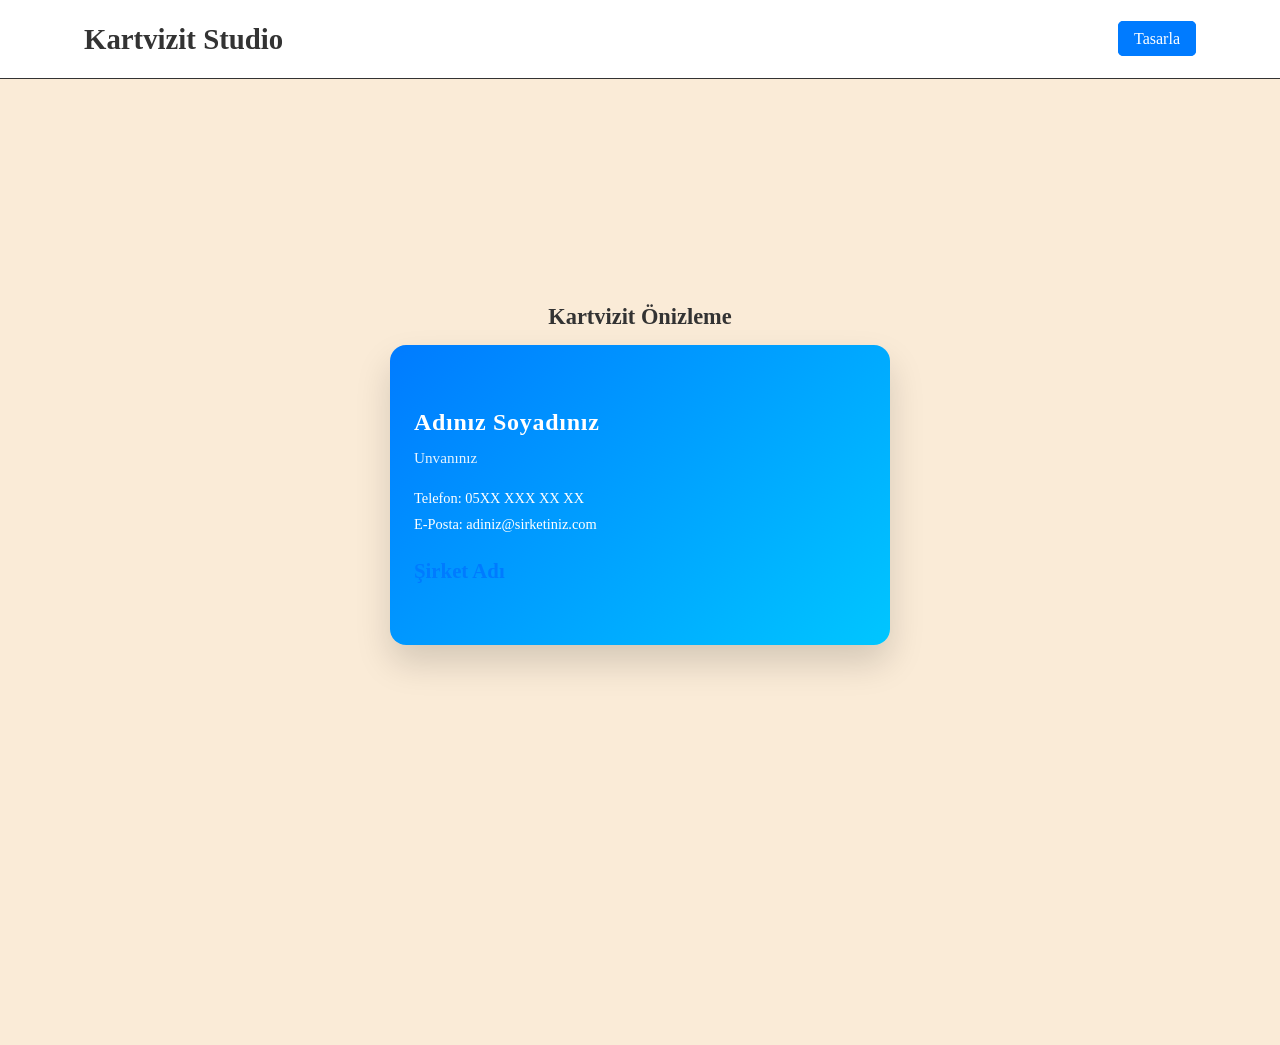
==== index.html @ 3e4c12b2 "Gereksiz klasorler ve bos login kaldirildi, CardPreview koke tasindi Co-Authored-By: Claude Sonnet 5" ====
<!DOCTYPE html>
<html lang="tr">
<head>
    <meta charset="UTF-8" />
    <title>Kartvizit Studio</title>
    <link rel="stylesheet" href="css/style.css" />
</head>
<body>
    <header class="main-header">
        <div class="container">
            <div class="logo">
                <h1>Kartvizit Studio</h1>
            </div>
            <nav class="main-nav">
                <ul>
                    <li><a href="editor.html" class="btn primary-btn">Tasarla</a></li>
                </ul>
            </nav>
        </div>
    </header>

    <main>
        <section class="preview-section">
            <div class="preview-container">
                <h2>Kartvizit Önizleme</h2>

                <div class="card-wrapper">
                    <div class="card-3d" id="businessCard">
                        <!--Ön Yüz-->
                        <div class="card-face card-front">
                            <div class="card-content">
                                <p class="card-name">Adınız Soyadınız</p>
                                <p class="card-title">Unvanınız</p>
                                <p class="card-contact">Telefon: 05XX XXX XX XX</p>
                                <p class="card-contact">E-Posta: adiniz@sirketiniz.com</p>
                                <p class="card-company">Şirket Adı</p>
                            </div>
                        </div>


                        <!--Arka Yüz-->
                        <div class="card-face card-back">
                            <div class="card-content">
                                <p class="card-slogan">Sloganınız buraya gelecek</p>
                                <p class="card-website">www.sirketiniz.com</p>
                                <p class="card-address">Adresiniz, Şehir, Ülke</p>
                            </div>
                        </div>
                    </div>
                </div>
            </div>
        </section>
    </main>

    <script src="js/main.js"></script>
</body>
</html>
---- css/style.css ----
* {
    margin: 0;
    padding: 0;
    box-sizing: border-box;
}

body {
    font-family: 'Times New Roman', Times, serif;
    line-height: 1.6;
    background-color: antiquewhite;
    color: #333;
}

.container {
    width: 90%;
    max-width: 1200px;
    margin: 0 auto;
    padding: 0 20px;
}

.main-header {
    background-color: #fff;
    padding: 1rem 0;
    border-bottom: 1px solid;
}

    .main-header .container {
        display: flex;
        justify-content: space-between;
        align-items: center;
    }

    .main-header .logo h1 {
        font-size: 1.8rem;
        color: #333;
    }

    .main-header .main-nav ul {
        list-style: none;
        display: flex;
    }

        .main-header .main-nav ul li {
            margin-left: 15px;
        }

            .main-header .main-nav ul li a {
                text-decoration: none;
                color: #333;
                padding: 8px 15px;
                border-radius: 5px;
                transition: background-color 0.5s ease;
            }

                .main-header .main-nav ul li a.btn {
                    border: 1px solid #ccc;
                }

                    .main-header .main-nav ul li a.btn:hover {
                        background-color: #eee;
                    }

                .main-header .main-nav ul li a.primary-btn {
                    background-color: #007bff;
                    color: #fff;
                    border-color: #007bff;
                }

                    .main-header .main-nav ul li a.primary-btn:hover {
                        background-color: #0056b3;
                        border-color: #0056b3;
                    }

.preview-section {
    padding: 200px 0 400px;
    display: flex;
    justify-content: center;
}

.preview-container {
    width: 100%;
    max-width: 700px;
    text-align: center;
}

    .preview-container h2 {
        font-size: 1.4rem;
        margin: 20px 0 10px;
        font-weight: 600;
    }

.card-wrapper {
    display: flex;
    justify-content: center;
    align-items: center;
    perspective: 1200px;
}

.card-3d {
    position: relative;
    width: 500px;
    height: 300px;
    transform-style: preserve-3d;
    transition: transform 0.8s ease;
}

    .card-3d.flipped {
        transform: rotateY(180deg);
    }

.card-face {
    position: absolute;
    inset: 0;
    border-radius: 16px;
    box-shadow: 0 18px 35px rgba(0,0,0,0.15);
    backface-visibility: hidden;
    overflow: hidden;
}

.card-front {
    background: linear-gradient(135deg, #007bff, #00c6ff);
    color: #fff;
    transform: rotate(0deg)
}

.card-back {
    background: linear-gradient(135deg, #111827, #374151);
    color: #f9fafb;
    transform: rotateY(180deg);
}

.card-content {
    position: relative;
    z-index: 1;
    height: 100%;
    padding: 18px 24px;
    display: flex;
    flex-direction: column;
    justify-content: center;
    align-items: flex-start;
}

.card-name {
    font-size: 1.5rem;
    font-weight: bold;
    letter-spacing: 0.03em;
    margin-bottom: 5px;
}

.card-title {
    font-size: 0.95rem;
    opacity: 0.9;
    margin-bottom: 16px;
}

.card-contact,
.card-website,
.card-address {
    font-size: 0.9rem;
    margin-bottom: 3px;
}

.card-company {
    font-size: 1.3rem;
    font-weight: 600;
    margin-top: 15px;
    color: #007bff;
}

.card-slogan {
    font-size: 1.3rem;
    font-style: italic;
    color: #666;
    margin-bottom: 10px;
}
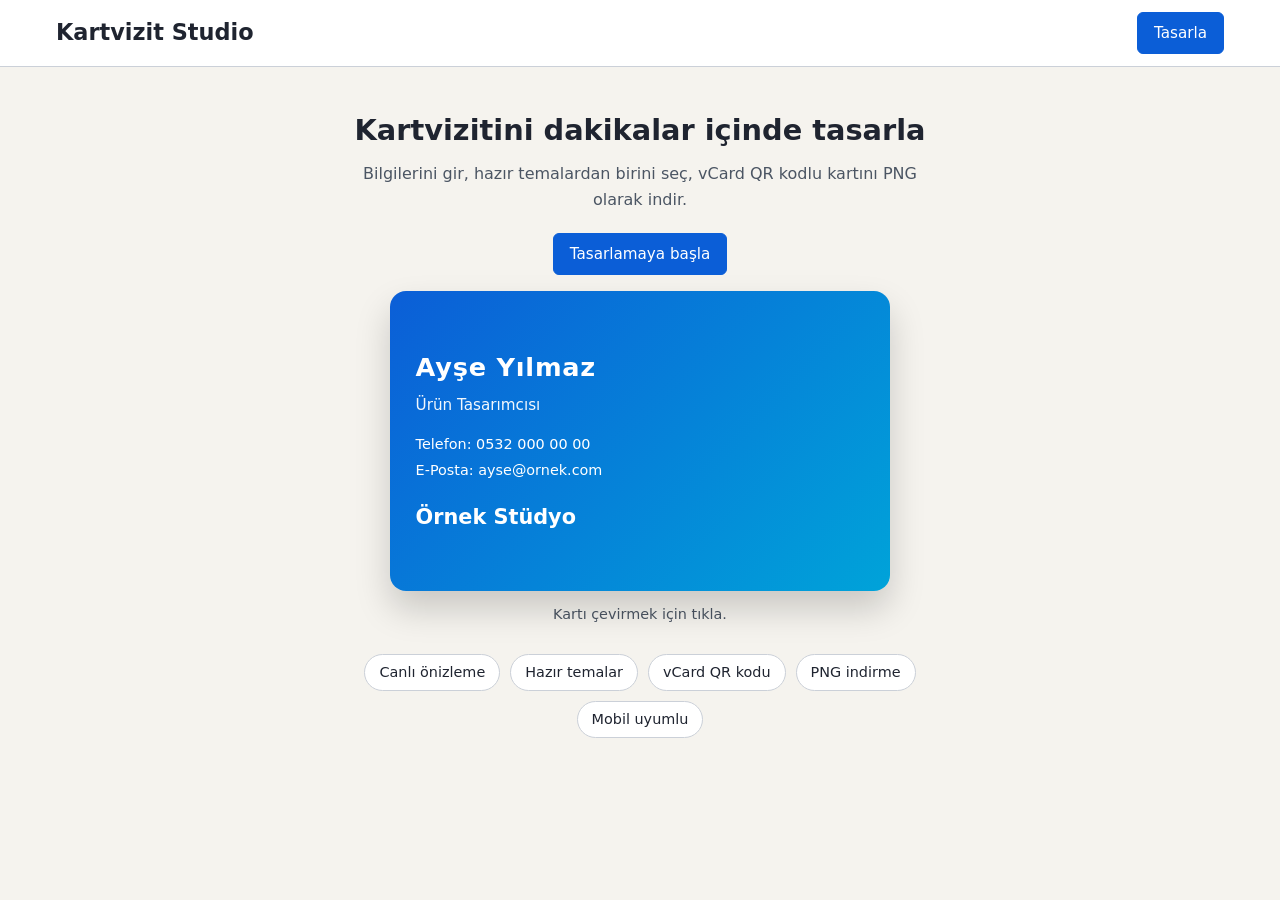
==== commit 34e6dca9: "Editore tema, vCard QR, PNG indirme, localStorage, mobil ve erisilebilirlik eklendi Co-Authored-By: " ====
--- a/index.html
+++ b/index.html
@@ -2,10 +2,13 @@
 <html lang="tr">
 <head>
     <meta charset="UTF-8" />
+    <meta name="viewport" content="width=device-width, initial-scale=1" />
+    <meta name="description" content="Kartvizit Studio: tarayıcıda kartvizit tasarla, vCard QR kodu ekle, PNG olarak indir." />
     <title>Kartvizit Studio</title>
     <link rel="stylesheet" href="css/style.css" />
 </head>
 <body>
+    <a class="skip-link" href="#icerik">İçeriğe geç</a>
     <header class="main-header">
         <div class="container">
             <div class="logo">
@@ -19,36 +22,37 @@
         </div>
     </header>
 
-    <main>
-        <section class="preview-section">
-            <div class="preview-container">
-                <h2>Kartvizit Önizleme</h2>
-
-                <div class="card-wrapper">
-                    <div class="card-3d" id="businessCard">
-                        <!--Ön Yüz-->
-                        <div class="card-face card-front">
-                            <div class="card-content">
-                                <p class="card-name">Adınız Soyadınız</p>
-                                <p class="card-title">Unvanınız</p>
-                                <p class="card-contact">Telefon: 05XX XXX XX XX</p>
-                                <p class="card-contact">E-Posta: adiniz@sirketiniz.com</p>
-                                <p class="card-company">Şirket Adı</p>
-                            </div>
+    <main id="icerik">
+        <section class="hero">
+            <h2>Kartvizitini dakikalar içinde tasarla</h2>
+            <p>Bilgilerini gir, hazır temalardan birini seç, vCard QR kodlu kartını PNG olarak indir.</p>
+            <a href="editor.html" class="btn primary-btn">Tasarlamaya başla</a>
+        </section>
+        <section aria-label="Kartvizit önizleme">
+            <div class="card-wrapper">
+                <div class="card-3d" id="businessCard" tabindex="0" role="button" aria-label="Kartı çevir">
+                    <div class="card-face card-front">
+                        <div class="card-content">
+                            <p class="card-name">Ayşe Yılmaz</p>
+                            <p class="card-title">Ürün Tasarımcısı</p>
+                            <p class="card-contact">Telefon: 0532 000 00 00</p>
+                            <p class="card-contact">E-Posta: ayse@ornek.com</p>
+                            <p class="card-company">Örnek Stüdyo</p>
                         </div>
-
-
-                        <!--Arka Yüz-->
-                        <div class="card-face card-back">
-                            <div class="card-content">
-                                <p class="card-slogan">Sloganınız buraya gelecek</p>
-                                <p class="card-website">www.sirketiniz.com</p>
-                                <p class="card-address">Adresiniz, Şehir, Ülke</p>
-                            </div>
+                    </div>
+                    <div class="card-face card-back">
+                        <div class="card-content">
+                            <p class="card-slogan">Fikirden ürüne</p>
+                            <p class="card-website">www.ornek.com</p>
+                            <p class="card-address">İstanbul, Türkiye</p>
                         </div>
                     </div>
                 </div>
             </div>
+            <p class="hint">Kartı çevirmek için tıkla.</p>
+            <ul class="features">
+                <li>Canlı önizleme</li><li>Hazır temalar</li><li>vCard QR kodu</li><li>PNG indirme</li><li>Mobil uyumlu</li>
+            </ul>
         </section>
     </main>
 
--- a/css/style.css
+++ b/css/style.css
@@ -1,175 +1,79 @@
-* {
-    margin: 0;
-    padding: 0;
-    box-sizing: border-box;
+:root {
+    --bg: #f5f3ee;
+    --surface: #ffffff;
+    --text: #1f2430;
+    --muted: #4b5563;
+    --primary: #0b5ed7;
+    --primary-dark: #084298;
+    --border: #cbd0d8;
+    --focus: #ffbf47;
 }
 
+* { margin: 0; padding: 0; box-sizing: border-box; }
+
 body {
-    font-family: 'Times New Roman', Times, serif;
+    font-family: system-ui, -apple-system, "Segoe UI", Roboto, Arial, sans-serif;
     line-height: 1.6;
-    background-color: antiquewhite;
-    color: #333;
+    background: var(--bg);
+    color: var(--text);
 }
 
-.container {
-    width: 90%;
-    max-width: 1200px;
-    margin: 0 auto;
-    padding: 0 20px;
+:focus-visible { outline: 3px solid var(--focus); outline-offset: 2px; }
+
+.skip-link {
+    position: absolute; left: -999px; top: 0; background: #000; color: #fff; padding: 8px 12px; z-index: 10;
 }
+.skip-link:focus { left: 0; }
 
-.main-header {
-    background-color: #fff;
-    padding: 1rem 0;
-    border-bottom: 1px solid;
+.container { width: 100%; max-width: 1200px; margin: 0 auto; padding: 0 16px; }
+
+.main-header { background: var(--surface); padding: 12px 0; border-bottom: 1px solid var(--border); }
+.main-header .container { display: flex; justify-content: space-between; align-items: center; gap: 12px; flex-wrap: wrap; }
+.main-header .logo h1 { font-size: 1.4rem; }
+.main-nav ul { list-style: none; display: flex; gap: 10px; }
+
+.btn {
+    display: inline-block; text-decoration: none; cursor: pointer; font: inherit; font-size: 0.95rem;
+    color: var(--text); background: var(--surface); border: 1px solid var(--border);
+    padding: 8px 16px; border-radius: 6px; transition: background-color .2s ease;
 }
+.btn:hover { background: #eceef2; }
+.btn.primary-btn { background: var(--primary); border-color: var(--primary); color: #fff; }
+.btn.primary-btn:hover { background: var(--primary-dark); border-color: var(--primary-dark); }
 
-    .main-header .container {
-        display: flex;
-        justify-content: space-between;
-        align-items: center;
-    }
+/* Hero (ana sayfa) */
+.hero { text-align: center; padding: 40px 0 16px; }
+.hero h2 { font-size: 1.8rem; margin-bottom: 8px; }
+.hero p { color: var(--muted); max-width: 560px; margin: 0 auto 20px; }
+.hint { color: var(--muted); font-size: 0.9rem; margin-top: 12px; text-align: center; }
+.features { list-style: none; display: flex; flex-wrap: wrap; justify-content: center; gap: 10px; margin: 28px auto 48px; padding: 0 16px; max-width: 700px; }
+.features li { background: var(--surface); border: 1px solid var(--border); border-radius: 999px; padding: 6px 14px; font-size: 0.9rem; }
 
-    .main-header .logo h1 {
-        font-size: 1.8rem;
-        color: #333;
-    }
-
-    .main-header .main-nav ul {
-        list-style: none;
-        display: flex;
-    }
-
-        .main-header .main-nav ul li {
-            margin-left: 15px;
-        }
-
-            .main-header .main-nav ul li a {
-                text-decoration: none;
-                color: #333;
-                padding: 8px 15px;
-                border-radius: 5px;
-                transition: background-color 0.5s ease;
-            }
-
-                .main-header .main-nav ul li a.btn {
-                    border: 1px solid #ccc;
-                }
-
-                    .main-header .main-nav ul li a.btn:hover {
-                        background-color: #eee;
-                    }
-
-                .main-header .main-nav ul li a.primary-btn {
-                    background-color: #007bff;
-                    color: #fff;
-                    border-color: #007bff;
-                }
-
-                    .main-header .main-nav ul li a.primary-btn:hover {
-                        background-color: #0056b3;
-                        border-color: #0056b3;
-                    }
-
-.preview-section {
-    padding: 200px 0 400px;
-    display: flex;
-    justify-content: center;
-}
-
-.preview-container {
-    width: 100%;
-    max-width: 700px;
-    text-align: center;
-}
-
-    .preview-container h2 {
-        font-size: 1.4rem;
-        margin: 20px 0 10px;
-        font-weight: 600;
-    }
-
-.card-wrapper {
-    display: flex;
-    justify-content: center;
-    align-items: center;
-    perspective: 1200px;
-}
+/* Kart: genişliğe göre ölçeklenir, boyutlar em cinsindendir (500x300 oranı) */
+.card-wrapper { display: flex; justify-content: center; align-items: center; perspective: 1200px; }
 
 .card-3d {
-    position: relative;
-    width: 500px;
-    height: 300px;
-    transform-style: preserve-3d;
-    transition: transform 0.8s ease;
+    --f1: #0b5ed7; --f2: #00a3d9; --b1: #111827; --b2: #374151;
+    --ftext: #ffffff; --btext: #f9fafb; --accent: #ffffff; --baccent: #cfe3ff;
+    font-size: min(16px, calc((100vw - 32px) / 31.25));
+    position: relative; width: 31.25em; height: 18.75em;
+    transform-style: preserve-3d; transition: transform .8s ease;
+    cursor: pointer;
 }
+.card-3d.flipped { transform: rotateY(180deg); }
 
-    .card-3d.flipped {
-        transform: rotateY(180deg);
-    }
+.card-face { position: absolute; inset: 0; border-radius: 1em; box-shadow: 0 18px 35px rgba(0,0,0,.18); backface-visibility: hidden; overflow: hidden; }
+.card-front { background: linear-gradient(135deg, var(--f1), var(--f2)); color: var(--ftext); }
+.card-back { background: linear-gradient(135deg, var(--b1), var(--b2)); color: var(--btext); transform: rotateY(180deg); }
 
-.card-face {
-    position: absolute;
-    inset: 0;
-    border-radius: 16px;
-    box-shadow: 0 18px 35px rgba(0,0,0,0.15);
-    backface-visibility: hidden;
-    overflow: hidden;
-}
+.card-content { position: relative; height: 100%; padding: 1.2em 1.6em; display: flex; flex-direction: column; justify-content: center; align-items: flex-start; }
+.card-name { font-size: 1.6em; font-weight: 700; letter-spacing: .03em; margin-bottom: .2em; }
+.card-title { font-size: .95em; opacity: .95; margin-bottom: 1em; }
+.card-contact, .card-website, .card-address { font-size: .9em; margin-bottom: .2em; overflow-wrap: anywhere; }
+.card-company { font-size: 1.3em; font-weight: 600; margin-top: .8em; color: var(--accent); }
+.card-slogan { font-size: 1.25em; font-style: italic; color: var(--baccent); margin-bottom: .6em; }
+.card-back .card-content { padding-right: 8.5em; }
+.card-qr { position: absolute; right: 1.4em; bottom: 1.4em; width: 6.4em; height: 6.4em; background: #fff; padding: .4em; border-radius: .5em; }
+.card-qr img { width: 100%; height: 100%; display: block; image-rendering: pixelated; }
 
-.card-front {
-    background: linear-gradient(135deg, #007bff, #00c6ff);
-    color: #fff;
-    transform: rotate(0deg)
-}
-
-.card-back {
-    background: linear-gradient(135deg, #111827, #374151);
-    color: #f9fafb;
-    transform: rotateY(180deg);
-}
-
-.card-content {
-    position: relative;
-    z-index: 1;
-    height: 100%;
-    padding: 18px 24px;
-    display: flex;
-    flex-direction: column;
-    justify-content: center;
-    align-items: flex-start;
-}
-
-.card-name {
-    font-size: 1.5rem;
-    font-weight: bold;
-    letter-spacing: 0.03em;
-    margin-bottom: 5px;
-}
-
-.card-title {
-    font-size: 0.95rem;
-    opacity: 0.9;
-    margin-bottom: 16px;
-}
-
-.card-contact,
-.card-website,
-.card-address {
-    font-size: 0.9rem;
-    margin-bottom: 3px;
-}
-
-.card-company {
-    font-size: 1.3rem;
-    font-weight: 600;
-    margin-top: 15px;
-    color: #007bff;
-}
-
-.card-slogan {
-    font-size: 1.3rem;
-    font-style: italic;
-    color: #666;
-    margin-bottom: 10px;
-}
+@media (prefers-reduced-motion: reduce) { .card-3d { transition: none; } }
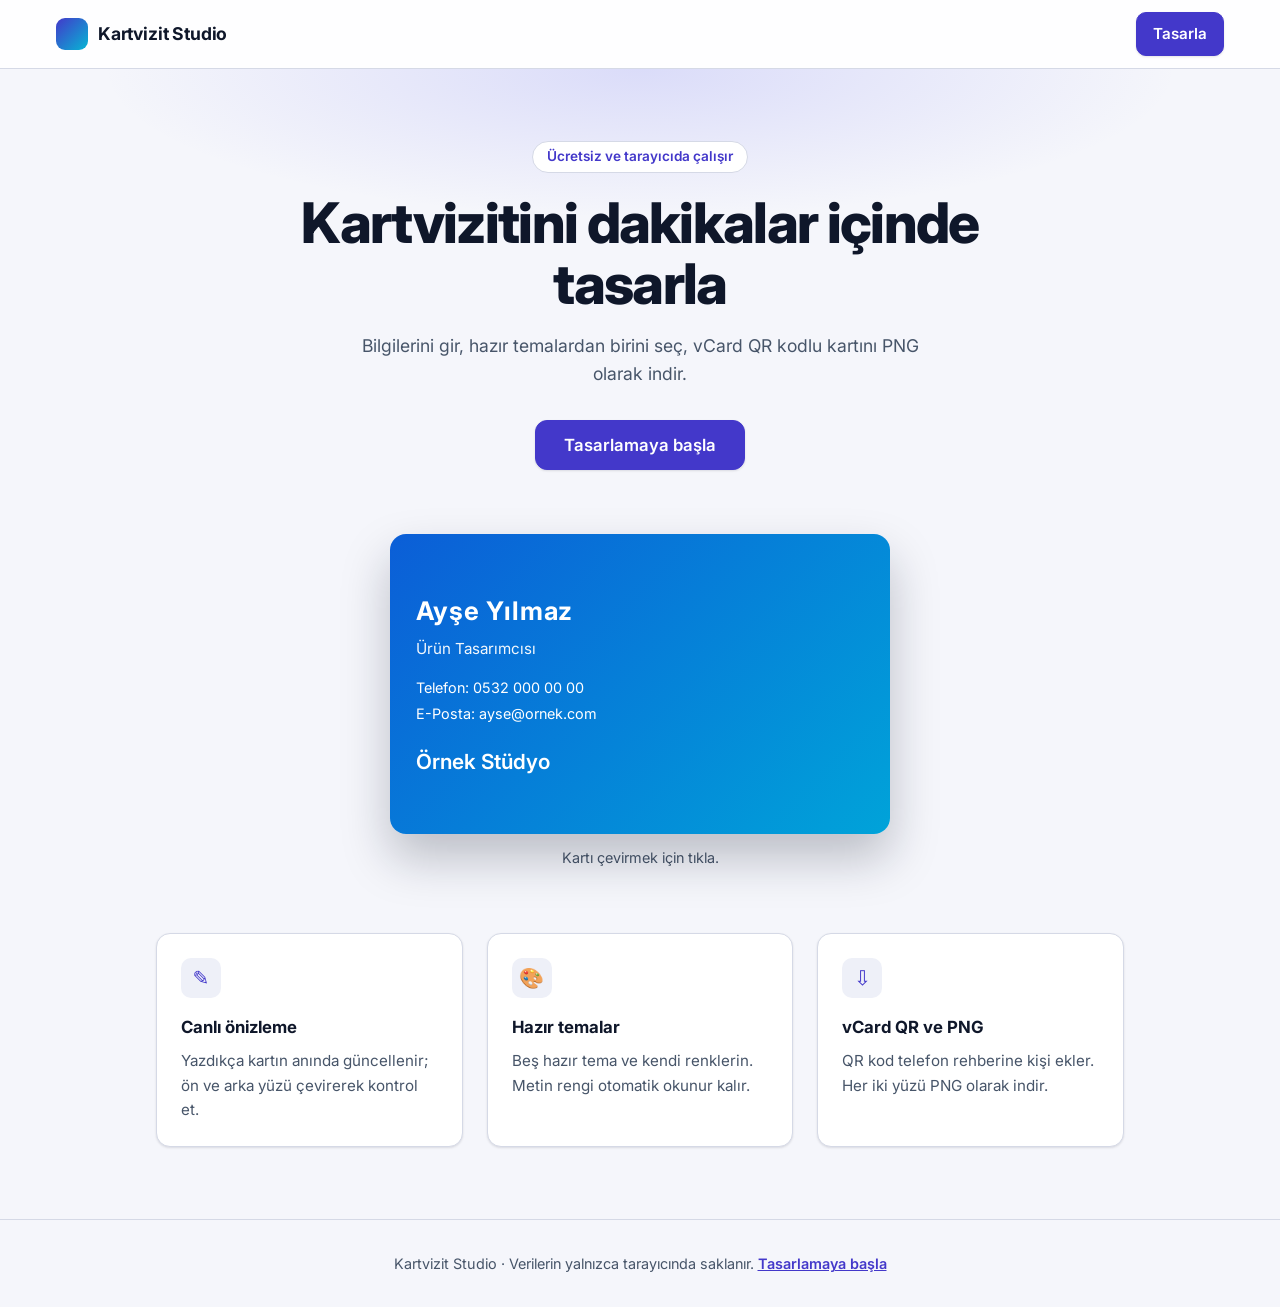
==== commit fabc7080: "Arayuz yeniden tasarlandi: koyu mod, tema kutucuklari, iki panelli editor, yeni ana sayfa Co-Authore" ====
--- a/index.html
+++ b/index.html
@@ -5,6 +5,9 @@
     <meta name="viewport" content="width=device-width, initial-scale=1" />
     <meta name="description" content="Kartvizit Studio: tarayıcıda kartvizit tasarla, vCard QR kodu ekle, PNG olarak indir." />
     <title>Kartvizit Studio</title>
+    <link rel="preconnect" href="https://fonts.googleapis.com" />
+    <link rel="preconnect" href="https://fonts.gstatic.com" crossorigin />
+    <link rel="stylesheet" href="https://fonts.googleapis.com/css2?family=Inter:wght@400;600;700;800&display=swap" />
     <link rel="stylesheet" href="css/style.css" />
 </head>
 <body>
@@ -12,6 +15,7 @@
     <header class="main-header">
         <div class="container">
             <div class="logo">
+                <span class="logo-mark" aria-hidden="true"></span>
                 <h1>Kartvizit Studio</h1>
             </div>
             <nav class="main-nav">
@@ -24,11 +28,12 @@
 
     <main id="icerik">
         <section class="hero">
+            <span class="eyebrow">Ücretsiz ve tarayıcıda çalışır</span>
             <h2>Kartvizitini dakikalar içinde tasarla</h2>
             <p>Bilgilerini gir, hazır temalardan birini seç, vCard QR kodlu kartını PNG olarak indir.</p>
-            <a href="editor.html" class="btn primary-btn">Tasarlamaya başla</a>
+            <a href="editor.html" class="btn primary-btn lg">Tasarlamaya başla</a>
         </section>
-        <section aria-label="Kartvizit önizleme">
+        <section class="demo" aria-label="Kartvizit önizleme">
             <div class="card-wrapper">
                 <div class="card-3d" id="businessCard" tabindex="0" role="button" aria-label="Kartı çevir">
                     <div class="card-face card-front">
@@ -50,11 +55,18 @@
                 </div>
             </div>
             <p class="hint">Kartı çevirmek için tıkla.</p>
+            </section>
+        <section aria-label="Özellikler">
             <ul class="features">
-                <li>Canlı önizleme</li><li>Hazır temalar</li><li>vCard QR kodu</li><li>PNG indirme</li><li>Mobil uyumlu</li>
+                <li><span class="ico" aria-hidden="true">&#9998;</span><h3>Canlı önizleme</h3><p>Yazdıkça kartın anında güncellenir; ön ve arka yüzü çevirerek kontrol et.</p></li>
+                <li><span class="ico" aria-hidden="true">&#127912;</span><h3>Hazır temalar</h3><p>Beş hazır tema ve kendi renklerin. Metin rengi otomatik okunur kalır.</p></li>
+                <li><span class="ico" aria-hidden="true">&#8681;</span><h3>vCard QR ve PNG</h3><p>QR kod telefon rehberine kişi ekler. Her iki yüzü PNG olarak indir.</p></li>
             </ul>
         </section>
     </main>
+    <footer class="site-footer">
+        <p>Kartvizit Studio &middot; Verilerin yalnızca tarayıcında saklanır. <a href="editor.html">Tasarlamaya başla</a></p>
+    </footer>
 
     <script src="js/main.js"></script>
 </body>
--- a/css/style.css
+++ b/css/style.css
@@ -1,53 +1,100 @@
 :root {
-    --bg: #f5f3ee;
+    --bg: #f5f6fb;
     --surface: #ffffff;
-    --text: #1f2430;
-    --muted: #4b5563;
-    --primary: #0b5ed7;
-    --primary-dark: #084298;
-    --border: #cbd0d8;
-    --focus: #ffbf47;
+    --surface-2: #eef0f8;
+    --text: #0f172a;
+    --muted: #475569;
+    --primary: #4338ca;
+    --primary-hover: #3730a3;
+    --on-primary: #ffffff;
+    --border: #d5d9e6;
+    --border-strong: #7b86a0;
+    --focus: #4338ca;
+    --ring: rgba(67, 56, 202, .22);
+    --shadow-sm: 0 1px 2px rgba(15, 23, 42, .06), 0 1px 3px rgba(15, 23, 42, .06);
+    --shadow-md: 0 8px 24px rgba(15, 23, 42, .08);
+    --glow: radial-gradient(60% 50% at 50% 0%, rgba(99, 102, 241, .18), transparent 70%);
+    --radius: 14px;
+    --radius-sm: 10px;
+    --font: "Inter", system-ui, -apple-system, "Segoe UI", Roboto, Arial, sans-serif;
+}
+
+@media (prefers-color-scheme: dark) {
+    :root {
+        --bg: #0b0f1a;
+        --surface: #131a2a;
+        --surface-2: #1b2438;
+        --text: #e8ebf5;
+        --muted: #a5afc6;
+        --primary: #8b95f7;
+        --primary-hover: #a5adfa;
+        --on-primary: #0b0f1a;
+        --border: #263049;
+        --border-strong: #7683a3;
+        --focus: #a5adfa;
+        --ring: rgba(139, 149, 247, .3);
+        --shadow-sm: 0 1px 2px rgba(0, 0, 0, .4);
+        --shadow-md: 0 10px 30px rgba(0, 0, 0, .4);
+        --glow: radial-gradient(60% 50% at 50% 0%, rgba(99, 102, 241, .22), transparent 70%);
+    }
 }
 
 * { margin: 0; padding: 0; box-sizing: border-box; }
+html { color-scheme: light dark; }
 
 body {
-    font-family: system-ui, -apple-system, "Segoe UI", Roboto, Arial, sans-serif;
+    font-family: var(--font);
     line-height: 1.6;
     background: var(--bg);
     color: var(--text);
+    -webkit-font-smoothing: antialiased;
 }
 
-:focus-visible { outline: 3px solid var(--focus); outline-offset: 2px; }
+:focus-visible { outline: 3px solid var(--focus); outline-offset: 2px; border-radius: 6px; }
 
-.skip-link {
-    position: absolute; left: -999px; top: 0; background: #000; color: #fff; padding: 8px 12px; z-index: 10;
-}
-.skip-link:focus { left: 0; }
+.skip-link { position: absolute; left: -999px; top: 8px; background: var(--primary); color: var(--on-primary); padding: 8px 16px; border-radius: 8px; z-index: 20; }
+.skip-link:focus { left: 8px; }
 
 .container { width: 100%; max-width: 1200px; margin: 0 auto; padding: 0 16px; }
 
-.main-header { background: var(--surface); padding: 12px 0; border-bottom: 1px solid var(--border); }
-.main-header .container { display: flex; justify-content: space-between; align-items: center; gap: 12px; flex-wrap: wrap; }
-.main-header .logo h1 { font-size: 1.4rem; }
-.main-nav ul { list-style: none; display: flex; gap: 10px; }
+.main-header { position: sticky; top: 0; z-index: 10; background: color-mix(in srgb, var(--surface) 85%, transparent); backdrop-filter: saturate(160%) blur(12px); border-bottom: 1px solid var(--border); padding: 12px 0; }
+.main-header .container { display: flex; justify-content: space-between; align-items: center; gap: 12px; }
+.logo { display: flex; align-items: center; gap: 10px; }
+.logo-mark { width: 32px; height: 32px; border-radius: 9px; background: linear-gradient(135deg, #4338ca, #06b6d4); flex: none; }
+.main-header .logo h1 { font-size: 1.1rem; font-weight: 700; letter-spacing: -.01em; }
+.main-nav ul { list-style: none; display: flex; gap: 8px; }
 
 .btn {
-    display: inline-block; text-decoration: none; cursor: pointer; font: inherit; font-size: 0.95rem;
-    color: var(--text); background: var(--surface); border: 1px solid var(--border);
-    padding: 8px 16px; border-radius: 6px; transition: background-color .2s ease;
+    display: inline-flex; align-items: center; justify-content: center; gap: 8px; text-decoration: none; cursor: pointer;
+    font: inherit; font-size: .95rem; font-weight: 600; line-height: 1.2;
+    color: var(--text); background: var(--surface); border: 1px solid var(--border-strong);
+    padding: 10px 16px; min-height: 44px; border-radius: var(--radius-sm); box-shadow: var(--shadow-sm);
+    transition: background-color .2s ease, transform .2s ease, box-shadow .2s ease, border-color .2s ease;
 }
-.btn:hover { background: #eceef2; }
-.btn.primary-btn { background: var(--primary); border-color: var(--primary); color: #fff; }
-.btn.primary-btn:hover { background: var(--primary-dark); border-color: var(--primary-dark); }
+.btn:hover { background: var(--surface-2); transform: translateY(-1px); }
+.btn:active { transform: translateY(0); }
+.btn.primary-btn { background: var(--primary); border-color: var(--primary); color: var(--on-primary); }
+.btn.primary-btn:hover { background: var(--primary-hover); border-color: var(--primary-hover); box-shadow: var(--shadow-md); }
+.btn.lg { padding: 14px 28px; font-size: 1.05rem; border-radius: 12px; }
 
-/* Hero (ana sayfa) */
-.hero { text-align: center; padding: 40px 0 16px; }
-.hero h2 { font-size: 1.8rem; margin-bottom: 8px; }
-.hero p { color: var(--muted); max-width: 560px; margin: 0 auto 20px; }
-.hint { color: var(--muted); font-size: 0.9rem; margin-top: 12px; text-align: center; }
-.features { list-style: none; display: flex; flex-wrap: wrap; justify-content: center; gap: 10px; margin: 28px auto 48px; padding: 0 16px; max-width: 700px; }
-.features li { background: var(--surface); border: 1px solid var(--border); border-radius: 999px; padding: 6px 14px; font-size: 0.9rem; }
+/* Ana sayfa */
+.hero { position: relative; text-align: center; padding: 72px 16px 24px; background: var(--glow); }
+.eyebrow { display: inline-block; font-size: .85rem; font-weight: 600; color: var(--primary); background: var(--surface); border: 1px solid var(--border); padding: 4px 14px; border-radius: 999px; margin-bottom: 20px; }
+.hero h2 { font-size: clamp(2rem, 6vw, 3.5rem); line-height: 1.1; letter-spacing: -.03em; font-weight: 800; max-width: 760px; margin: 0 auto 16px; }
+.hero p { color: var(--muted); font-size: 1.1rem; max-width: 560px; margin: 0 auto 32px; }
+.demo { padding: 40px 16px 8px; }
+.hint { color: var(--muted); font-size: .9rem; margin-top: 12px; text-align: center; }
+
+.features { list-style: none; display: grid; grid-template-columns: repeat(3, minmax(0, 1fr)); gap: 24px; max-width: 1000px; margin: 56px auto 72px; padding: 0 16px; }
+.features li { background: var(--surface); border: 1px solid var(--border); border-radius: var(--radius); padding: 24px; box-shadow: var(--shadow-sm); }
+.features .ico { display: grid; place-items: center; width: 40px; height: 40px; border-radius: 10px; background: var(--surface-2); color: var(--primary); font-size: 1.25rem; margin-bottom: 16px; }
+.features h3 { font-size: 1.05rem; margin-bottom: 8px; }
+.features p { color: var(--muted); font-size: .95rem; }
+
+.site-footer { border-top: 1px solid var(--border); padding: 32px 16px; text-align: center; color: var(--muted); font-size: .9rem; }
+.site-footer a { color: var(--primary); font-weight: 600; }
+
+@media (max-width: 800px) { .features { grid-template-columns: minmax(0, 1fr); } .hero { padding-top: 48px; } }
 
 /* Kart: genişliğe göre ölçeklenir, boyutlar em cinsindendir (500x300 oranı) */
 .card-wrapper { display: flex; justify-content: center; align-items: center; perspective: 1200px; }
@@ -57,12 +104,14 @@
     --ftext: #ffffff; --btext: #f9fafb; --accent: #ffffff; --baccent: #cfe3ff;
     font-size: min(16px, calc((100vw - 32px) / 31.25));
     position: relative; width: 31.25em; height: 18.75em;
-    transform-style: preserve-3d; transition: transform .8s ease;
+    transform-style: preserve-3d; transition: transform .8s cubic-bezier(.4, .2, .2, 1);
     cursor: pointer;
 }
+.card-3d:hover:not(.flipped) { transform: rotateY(-6deg) rotateX(2deg); }
 .card-3d.flipped { transform: rotateY(180deg); }
+.card-3d:focus-visible { outline-offset: 8px; border-radius: 1em; }
 
-.card-face { position: absolute; inset: 0; border-radius: 1em; box-shadow: 0 18px 35px rgba(0,0,0,.18); backface-visibility: hidden; overflow: hidden; }
+.card-face { position: absolute; inset: 0; border-radius: 1em; box-shadow: 0 24px 48px rgba(15, 23, 42, .25); backface-visibility: hidden; overflow: hidden; }
 .card-front { background: linear-gradient(135deg, var(--f1), var(--f2)); color: var(--ftext); }
 .card-back { background: linear-gradient(135deg, var(--b1), var(--b2)); color: var(--btext); transform: rotateY(180deg); }
 
@@ -76,4 +125,7 @@
 .card-qr { position: absolute; right: 1.4em; bottom: 1.4em; width: 6.4em; height: 6.4em; background: #fff; padding: .4em; border-radius: .5em; }
 .card-qr img { width: 100%; height: 100%; display: block; image-rendering: pixelated; }
 
-@media (prefers-reduced-motion: reduce) { .card-3d { transition: none; } }
+@media (prefers-reduced-motion: reduce) {
+    *, *::before, *::after { transition-duration: .01ms !important; animation-duration: .01ms !important; }
+    .card-3d:hover:not(.flipped), .btn:hover { transform: none; }
+}
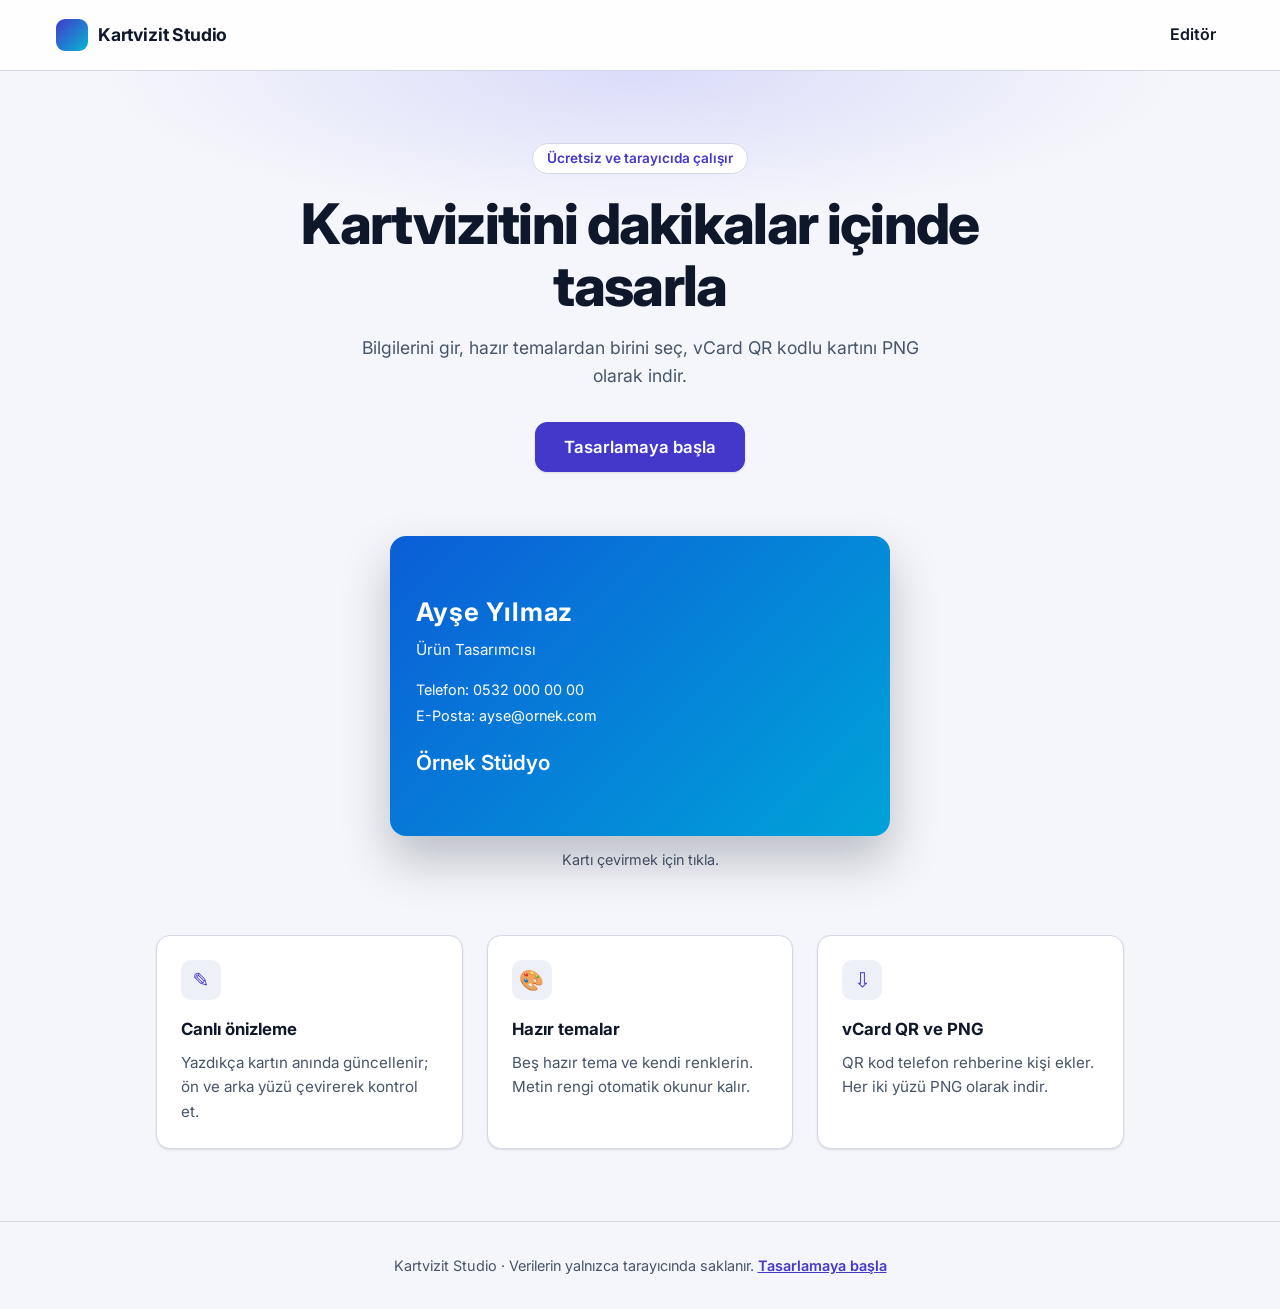
==== commit 6bdc1cbf: "Mobil baslik tek satir, ana sayfada tekrarlayan buton kaldirildi, tema izgarasi dengelendi, koyu mod" ====
--- a/index.html
+++ b/index.html
@@ -20,7 +20,7 @@
             </div>
             <nav class="main-nav">
                 <ul>
-                    <li><a href="editor.html" class="btn primary-btn">Tasarla</a></li>
+                    <li><a href="editor.html" class="nav-link">Editör</a></li>
                 </ul>
             </nav>
         </div>
--- a/css/style.css
+++ b/css/style.css
@@ -29,6 +29,9 @@
         --primary: #8b95f7;
         --primary-hover: #a5adfa;
         --on-primary: #0b0f1a;
+        --btn-bg: #4f46e5;
+        --btn-bg-hover: #6366f1;
+        --btn-text: #ffffff;
         --border: #263049;
         --border-strong: #7683a3;
         --focus: #a5adfa;
@@ -73,8 +76,10 @@
 }
 .btn:hover { background: var(--surface-2); transform: translateY(-1px); }
 .btn:active { transform: translateY(0); }
-.btn.primary-btn { background: var(--primary); border-color: var(--primary); color: var(--on-primary); }
-.btn.primary-btn:hover { background: var(--primary-hover); border-color: var(--primary-hover); box-shadow: var(--shadow-md); }
+.btn.primary-btn { background: var(--btn-bg, var(--primary)); border-color: var(--btn-bg, var(--primary)); color: var(--btn-text, var(--on-primary)); }
+.btn.primary-btn:hover { background: var(--btn-bg-hover, var(--primary-hover)); border-color: var(--btn-bg-hover, var(--primary-hover)); box-shadow: var(--shadow-md); }
+.nav-link { color: var(--text); font-weight: 600; text-decoration: none; padding: 10px 8px; min-height: 44px; display: inline-flex; align-items: center; border-radius: 8px; }
+.nav-link:hover { color: var(--primary); text-decoration: underline; }
 .btn.lg { padding: 14px 28px; font-size: 1.05rem; border-radius: 12px; }
 
 /* Ana sayfa */
